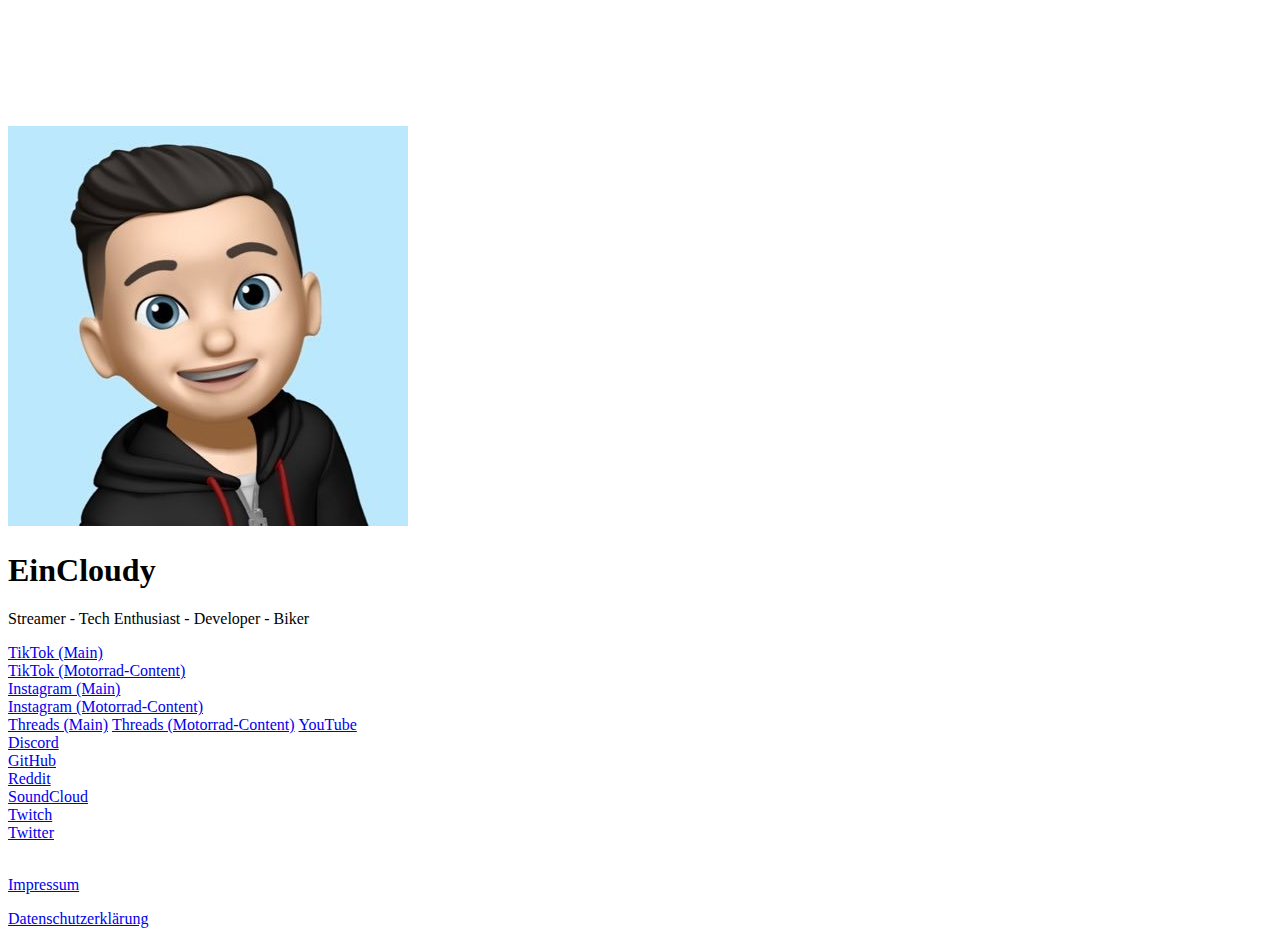
==== index.html @ 0d30a23c "some changes" ====
<!DOCTYPE html>
<html lang="en">

<head>

  <!-- Page Information
  –––––––––––––––––––––––––––––––––––––––––––––––––– -->
  <meta charset="utf-8">
  <title>EinCloudy | Portal</title>
  <meta name="description" content="https://cloudlesstv.de">
  <meta name="author" content="Joel Obi">

  <!-- Mobile Specific Metas
  –––––––––––––––––––––––––––––––––––––––––––––––––– -->
  <meta name="viewport" content="width=device-width, initial-scale=1">


  <!-- CSS
  –––––––––––––––––––––––––––––––––––––––––––––––––– -->
  <link rel="stylesheet" href="css/normalize.css">

    <!-- Themes:
            Auto:   css/skeleton-auto.css
            Light:  css/skeleton-light.css
            Dark:   css/skeleton-dark.css
     -->
    <link rel="stylesheet" href="css/skeleton-auto.css">

    <!-- Brand Styles -->
    <link rel="stylesheet" href="css/brands.css">


  <!-- Favicon
  –––––––––––––––––––––––––––––––––––––––––––––––––– -->
  <link rel="icon" type="image/png" href="images/littlelink.png">

</head>

<body>

  <!-- Primary Page Layout
  –––––––––––––––––––––––––––––––––––––––––––––––––– -->
  <div class="container">
    <div class="row">
      <div class="column" style="margin-top: 10%">

        <!-- 

          ## Getting Started with LittleLink

          This page has been built with every pre-designed button available in LittleLink by default. You can rearrange and delete as needed.

          You can add your own brand or others brands you may need in the `css/brands.css` file. 

          You can add custom icons to `images/icons/...`. It is recommended to use a 24x24 .SVG.

          Edit the "Your Image Here" section to add your own personal branding, like a picture of yourself or your brand logo!

          Edit the "Title" section to change the page heading. You can use something like your name, your social handle, or your brand name.

          Edit the "Short Bio" section tell users about yourself or your brand.

        -->

        <!-- Your Image Here -->
        <img src="images/me.jpg" class="avatar" alt="">

        <!-- Title -->
        <h1 role="heading">EinCloudy</h1>

        <!-- Short Bio -->
        <p>Streamer - Tech Enthusiast - Developer - Biker</p>

        <!--

          ## Breaking down <a> attributes:
          
          1.) class="button button-default" | The first "button" here is telling this <a> tag that it should make this element a button and applies the default styling in `css/brands.css`.
          The second portion, button-default, is declaring the specific brand style you would like to apply. Here we're applying the "default" style and color.
          If you want to make this button to use the brand colors for Discord, just change "button-default" to "button-discord". Brands are found in `css/brands.css`. You can always edit & add your own there.

          2.) Replace the # in href="#" with the desired target URL for the button.

          3.) target="_blank" | This attribute opens links in a new tab. Remove this attribute to prevent links from opening in a new tab.

          4.) rel="noopener" | This attribute instructs the browser to navigate to the target resource without granting the new browsing context access to the document that opened it.
          This is especially useful when opening untrusted links. https://developer.mozilla.org/en-US/docs/Web/HTML/Link_types/noopener

          5.) role="button" | The button role identifies an element as a button to assistive technology such as screen readers.

          ## Breaking down the <img> attributes:
          
          1.) class="icon" | This class is telling the <img> tag that it should use the styling for icons found in `css/brands.css`.

          2.) src="images/icons/[icon-name].svg" | This defines the icon you would like to display from the 'images/icons/' folder. For example, you can change this to src="images/icons/discord.svg" to use the Discord icon.
          Add your own 24x24 icons to the "icons" folder to reference them. We recommend providing a SVG.

          3.) alt="" | Since the text at the end of the snippet, "..>[Button Text]</a><br>", explains what the button is, we use "alt=""" to nullify the icon annoucement from the accessibility tree. 
          This can improve the experience for assistive technology users by hiding what is essentially duplicated

        -->
      
        <!-- Buy Me A Coffee
        <a class="button button-coffee" href="#" target="_blank" rel="noopener" role="button"><img class="icon" src="images/icons/buy-me-a-coffee.svg" alt="">Buy Me A Coffee</a><br>-->

        <!-- TikTok Main -->
        <a class="button button-tiktok" href="https://tiktok.com/@cloudlesstv" target="_blank" rel="noopener" role="button"><img class="icon" src="images/icons/tiktok.svg" alt="">TikTok (Main)</a><br>

        <!-- TikTok Main -->
        <a class="button button-tiktok" href="https://tiktok.com/@motocloudy" target="_blank" rel="noopener" role="button"><img class="icon" src="images/icons/tiktok.svg" alt="">TikTok (Motorrad-Content)</a><br>

        <!-- Instagram Main -->
        <a class="button button-instagram" href="https://instagram.com/eincloudy" target="_blank" rel="noopener" role="button"><img class="icon" src="images/icons/instagram.svg" alt="">Instagram (Main)</a><br>

        <!-- Instagram Moto -->
        <a class="button button-instagram" href="https://instagram.com/motocloudy" target="_blank" rel="noopener" role="button"><img class="icon" src="images/icons/instagram.svg" alt="">Instagram (Motorrad-Content)</a><br>

        <!-- Threads -->
        <a class="button button-threads" href="https://www.threads.net/@eincloudy" rel="noopener" role="button"><img class="icon" alt="" src="images/icons/threads.svg">Threads (Main)</a>

        <!-- Threads Moto -->
        <a class="button button-threads" href="https://www.threads.net/@motocloudy" rel="noopener" role="button"><img class="icon" alt="" src="images/icons/threads.svg">Threads (Motorrad-Content)</a>

        <!-- YouTube -->
        <a class="button button-yt" href="https://youtube.com/@eincloudy" target="_blank" rel="noopener" role="button"><img class="icon" src="images/icons/youtube.svg" alt="">YouTube</a><br>        

        <!-- Discord -->
        <a class="button button-discord" href="https://discord.gg/SMVA5nuEzX" target="_blank" rel="noopener" role="button"><img class="icon" src="images/icons/discord.svg" alt="">Discord</a><br>

        <!-- Kick Alt 
        <a class="button button-kick-alt" href="#" target="_blank" rel="noopener" role="button"><img class="icon" src="images/icons/kick-alt.svg" alt="">Kick</a><br>-->

        <!-- Kit 
        <a class="button button-kit" href="#" target="_blank" rel="noopener" role="button"><img class="icon" src="images/icons/kit.svg" alt="">Kit</a><br> -->

        <!-- Ko-fi 
        <a class="button button-ko-fi" href="#" target="_blank" rel="noopener" role="button"><img class="icon" src="images/icons/ko-fi.svg" alt="">Ko-fi</a><br> -->

        <!-- GitHub -->
        <a class="button button-github" href="https://github.com/EinCloudy" target="_blank" rel="noopener" role="button"><img class="icon" src="images/icons/github.svg" alt="">GitHub</a><br>

        <!-- Reddit -->
        <a class="button button-reddit" href="https://www.reddit.com/user/Jxbi" target="_blank" rel="noopener" role="button"><img class="icon" src="images/icons/reddit.svg" alt="">Reddit</a><br>

        <!-- Snapchat 
        <a class="button button-snapchat" href="#" target="_blank" rel="noopener" role="button"><img class="icon" src="images/icons/snapchat.svg" alt="">Snapchat</a><br>-->

        <!-- SoundCloud -->
        <a class="button button-soundcloud" href="https://soundcloud.com/eincloudy" target="_blank" rel="noopener" role="button"><img class="icon" src="images/icons/soundcloud.svg" alt="">SoundCloud</a><br>

        <!-- Twitch -->
        <a class="button button-twitch" href="https://twitch.tv/eincloudy" target="_blank" rel="noopener" role="button"><img class="icon" src="images/icons/twitch.svg" alt="">Twitch</a><br>

        <!-- Twitter -->
        <a class="button button-twit" href="https://x.com/eincloudy" target="_blank" rel="noopener" role="button"><img class="icon" src="images/icons/twitter.svg" alt="">Twitter</a><br>

        <!-- Generic Blog 
        <a class="button button-default" href="#" target="_blank" rel="noopener" role="button"><img class="icon" src="images/icons/generic-blog.svg" alt="">Read our blog</a><br> -->

        <!-- Generic Computer 
        <a class="button button-default" href="#" target="_blank" rel="noopener" role="button"><img class="icon" src="images/icons/generic-computer.svg" alt="">Homelab Setup</a><br> -->

        <!-- Generic Email Alt 
        <a class="button button-default" href="#" target="_blank" rel="noopener" role="button"><img class="icon" src="images/icons/generic-email-alt.svg" alt="">Email Us</a><br> -->

        <!-- Generic Website 
        <a class="button button-default" href="#" target="_blank" rel="noopener" role="button"><img class="icon" src="images/icons/generic-website.svg" alt="">Visit Website</a><br> -->

        <br>
        <!-- 
            Footer:
            This includes a link to privacy.html page which can be setup for your Privacy Policy.
            This also includes a link to the LittleLink repository to make forking LittleLink easier.
            You can edit or remove anything here to make your own footer.
        -->
        <p><a href="https://cloudlesstv.de/impressum/">Impressum</a></p>
        <p><a href="https://cloudlesstv.de/datenschutzerklaerung/">Datenschutzerklärung</a></p>

      </div>
    </div>
  </div>

  <!-- End Document
  –––––––––––––––––––––––––––––––––––––––––––––––––– -->
</body>

</html>
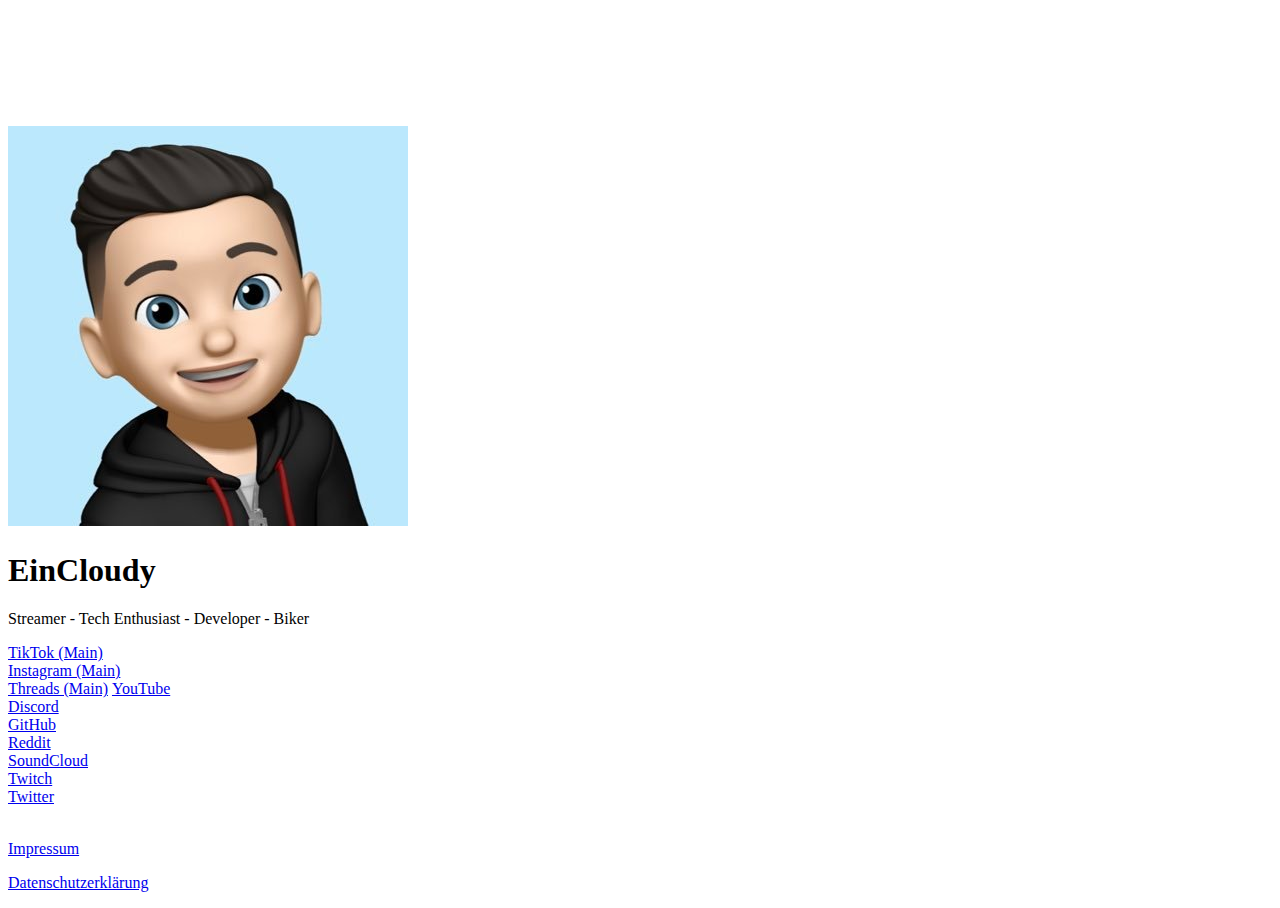
==== commit 562a826d: "removed moto-specific accounts because they get merged" ====
--- a/index.html
+++ b/index.html
@@ -106,20 +106,11 @@
         <!-- TikTok Main -->
         <a class="button button-tiktok" href="https://tiktok.com/@cloudlesstv" target="_blank" rel="noopener" role="button"><img class="icon" src="images/icons/tiktok.svg" alt="">TikTok (Main)</a><br>
 
-        <!-- TikTok Main -->
-        <a class="button button-tiktok" href="https://tiktok.com/@motocloudy" target="_blank" rel="noopener" role="button"><img class="icon" src="images/icons/tiktok.svg" alt="">TikTok (Motorrad-Content)</a><br>
-
         <!-- Instagram Main -->
         <a class="button button-instagram" href="https://instagram.com/eincloudy" target="_blank" rel="noopener" role="button"><img class="icon" src="images/icons/instagram.svg" alt="">Instagram (Main)</a><br>
 
-        <!-- Instagram Moto -->
-        <a class="button button-instagram" href="https://instagram.com/motocloudy" target="_blank" rel="noopener" role="button"><img class="icon" src="images/icons/instagram.svg" alt="">Instagram (Motorrad-Content)</a><br>
-
         <!-- Threads -->
         <a class="button button-threads" href="https://www.threads.net/@eincloudy" rel="noopener" role="button"><img class="icon" alt="" src="images/icons/threads.svg">Threads (Main)</a>
-
-        <!-- Threads Moto -->
-        <a class="button button-threads" href="https://www.threads.net/@motocloudy" rel="noopener" role="button"><img class="icon" alt="" src="images/icons/threads.svg">Threads (Motorrad-Content)</a>
 
         <!-- YouTube -->
         <a class="button button-yt" href="https://youtube.com/@eincloudy" target="_blank" rel="noopener" role="button"><img class="icon" src="images/icons/youtube.svg" alt="">YouTube</a><br>        
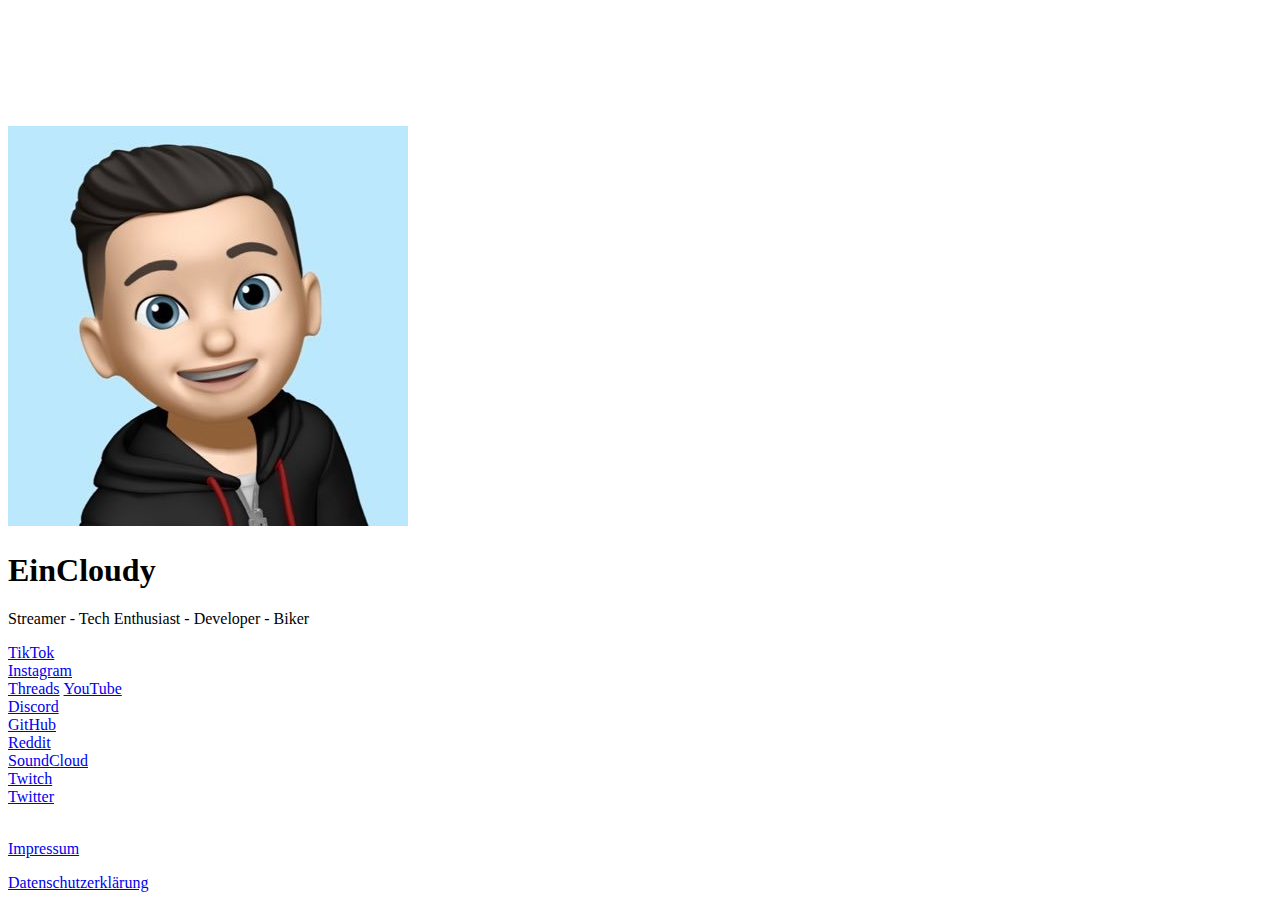
==== commit f5e1a1bb: "removed "main" tags" ====
--- a/index.html
+++ b/index.html
@@ -104,13 +104,13 @@
         <a class="button button-coffee" href="#" target="_blank" rel="noopener" role="button"><img class="icon" src="images/icons/buy-me-a-coffee.svg" alt="">Buy Me A Coffee</a><br>-->
 
         <!-- TikTok Main -->
-        <a class="button button-tiktok" href="https://tiktok.com/@cloudlesstv" target="_blank" rel="noopener" role="button"><img class="icon" src="images/icons/tiktok.svg" alt="">TikTok (Main)</a><br>
+        <a class="button button-tiktok" href="https://tiktok.com/@cloudlesstv" target="_blank" rel="noopener" role="button"><img class="icon" src="images/icons/tiktok.svg" alt="">TikTok</a><br>
 
         <!-- Instagram Main -->
-        <a class="button button-instagram" href="https://instagram.com/eincloudy" target="_blank" rel="noopener" role="button"><img class="icon" src="images/icons/instagram.svg" alt="">Instagram (Main)</a><br>
+        <a class="button button-instagram" href="https://instagram.com/eincloudy" target="_blank" rel="noopener" role="button"><img class="icon" src="images/icons/instagram.svg" alt="">Instagram</a><br>
 
         <!-- Threads -->
-        <a class="button button-threads" href="https://www.threads.net/@eincloudy" rel="noopener" role="button"><img class="icon" alt="" src="images/icons/threads.svg">Threads (Main)</a>
+        <a class="button button-threads" href="https://www.threads.net/@eincloudy" rel="noopener" role="button"><img class="icon" alt="" src="images/icons/threads.svg">Threads</a>
 
         <!-- YouTube -->
         <a class="button button-yt" href="https://youtube.com/@eincloudy" target="_blank" rel="noopener" role="button"><img class="icon" src="images/icons/youtube.svg" alt="">YouTube</a><br>        
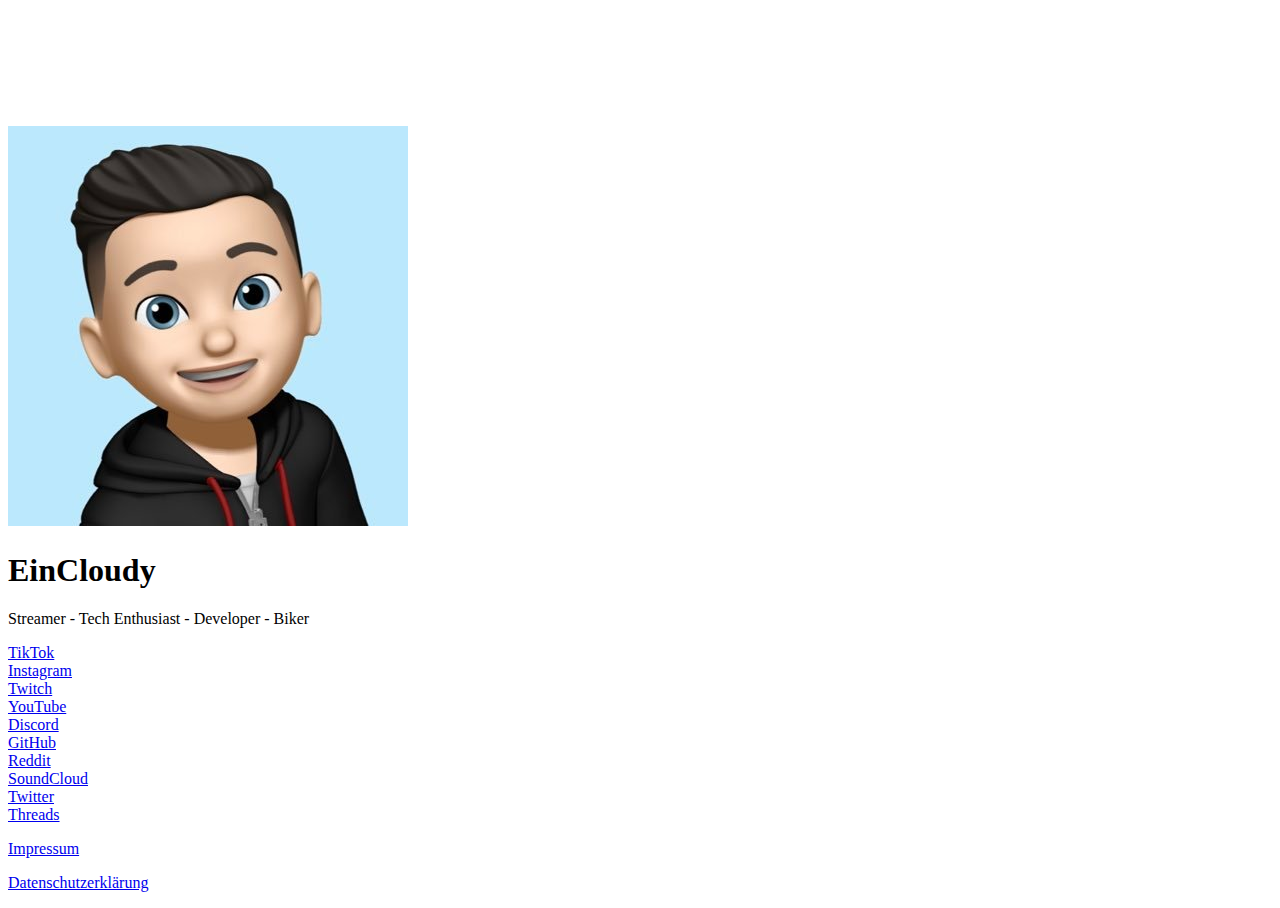
==== commit 0717c13c: "some sorting" ====
--- a/index.html
+++ b/index.html
@@ -104,13 +104,13 @@
         <a class="button button-coffee" href="#" target="_blank" rel="noopener" role="button"><img class="icon" src="images/icons/buy-me-a-coffee.svg" alt="">Buy Me A Coffee</a><br>-->
 
         <!-- TikTok Main -->
-        <a class="button button-tiktok" href="https://tiktok.com/@cloudlesstv" target="_blank" rel="noopener" role="button"><img class="icon" src="images/icons/tiktok.svg" alt="">TikTok</a><br>
+        <a class="button button-tiktok" href="https://tiktok.com/@dercloudy" target="_blank" rel="noopener" role="button"><img class="icon" src="images/icons/tiktok.svg" alt="">TikTok</a><br>
 
         <!-- Instagram Main -->
         <a class="button button-instagram" href="https://instagram.com/eincloudy" target="_blank" rel="noopener" role="button"><img class="icon" src="images/icons/instagram.svg" alt="">Instagram</a><br>
 
-        <!-- Threads -->
-        <a class="button button-threads" href="https://www.threads.net/@eincloudy" rel="noopener" role="button"><img class="icon" alt="" src="images/icons/threads.svg">Threads</a>
+        <!-- Twitch -->
+        <a class="button button-twitch" href="https://twitch.tv/eincloudy" target="_blank" rel="noopener" role="button"><img class="icon" src="images/icons/twitch.svg" alt="">Twitch</a><br>
 
         <!-- YouTube -->
         <a class="button button-yt" href="https://youtube.com/@eincloudy" target="_blank" rel="noopener" role="button"><img class="icon" src="images/icons/youtube.svg" alt="">YouTube</a><br>        
@@ -139,11 +139,11 @@
         <!-- SoundCloud -->
         <a class="button button-soundcloud" href="https://soundcloud.com/eincloudy" target="_blank" rel="noopener" role="button"><img class="icon" src="images/icons/soundcloud.svg" alt="">SoundCloud</a><br>
 
-        <!-- Twitch -->
-        <a class="button button-twitch" href="https://twitch.tv/eincloudy" target="_blank" rel="noopener" role="button"><img class="icon" src="images/icons/twitch.svg" alt="">Twitch</a><br>
-
         <!-- Twitter -->
         <a class="button button-twit" href="https://x.com/eincloudy" target="_blank" rel="noopener" role="button"><img class="icon" src="images/icons/twitter.svg" alt="">Twitter</a><br>
+
+        <!-- Threads -->
+        <a class="button button-threads" href="https://www.threads.net/@eincloudy" rel="noopener" role="button"><img class="icon" alt="" src="images/icons/threads.svg">Threads</a>
 
         <!-- Generic Blog 
         <a class="button button-default" href="#" target="_blank" rel="noopener" role="button"><img class="icon" src="images/icons/generic-blog.svg" alt="">Read our blog</a><br> -->
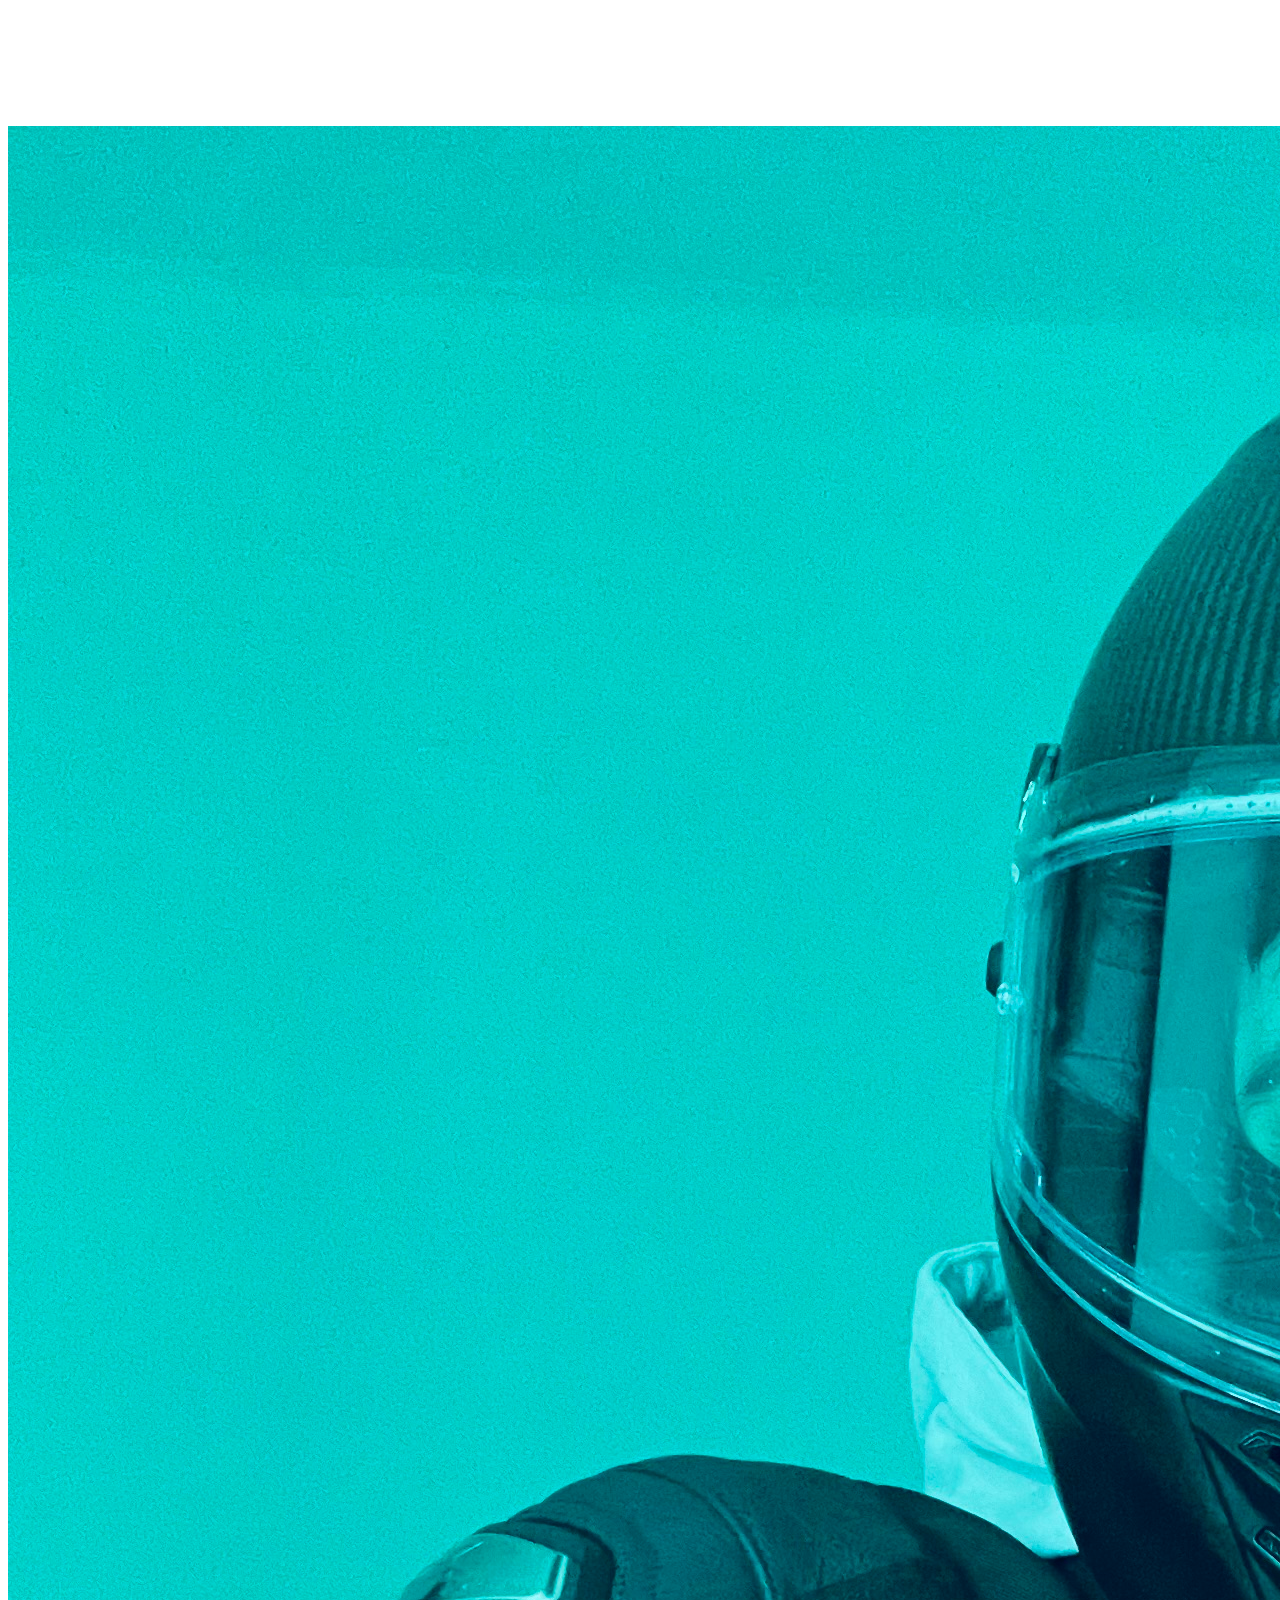
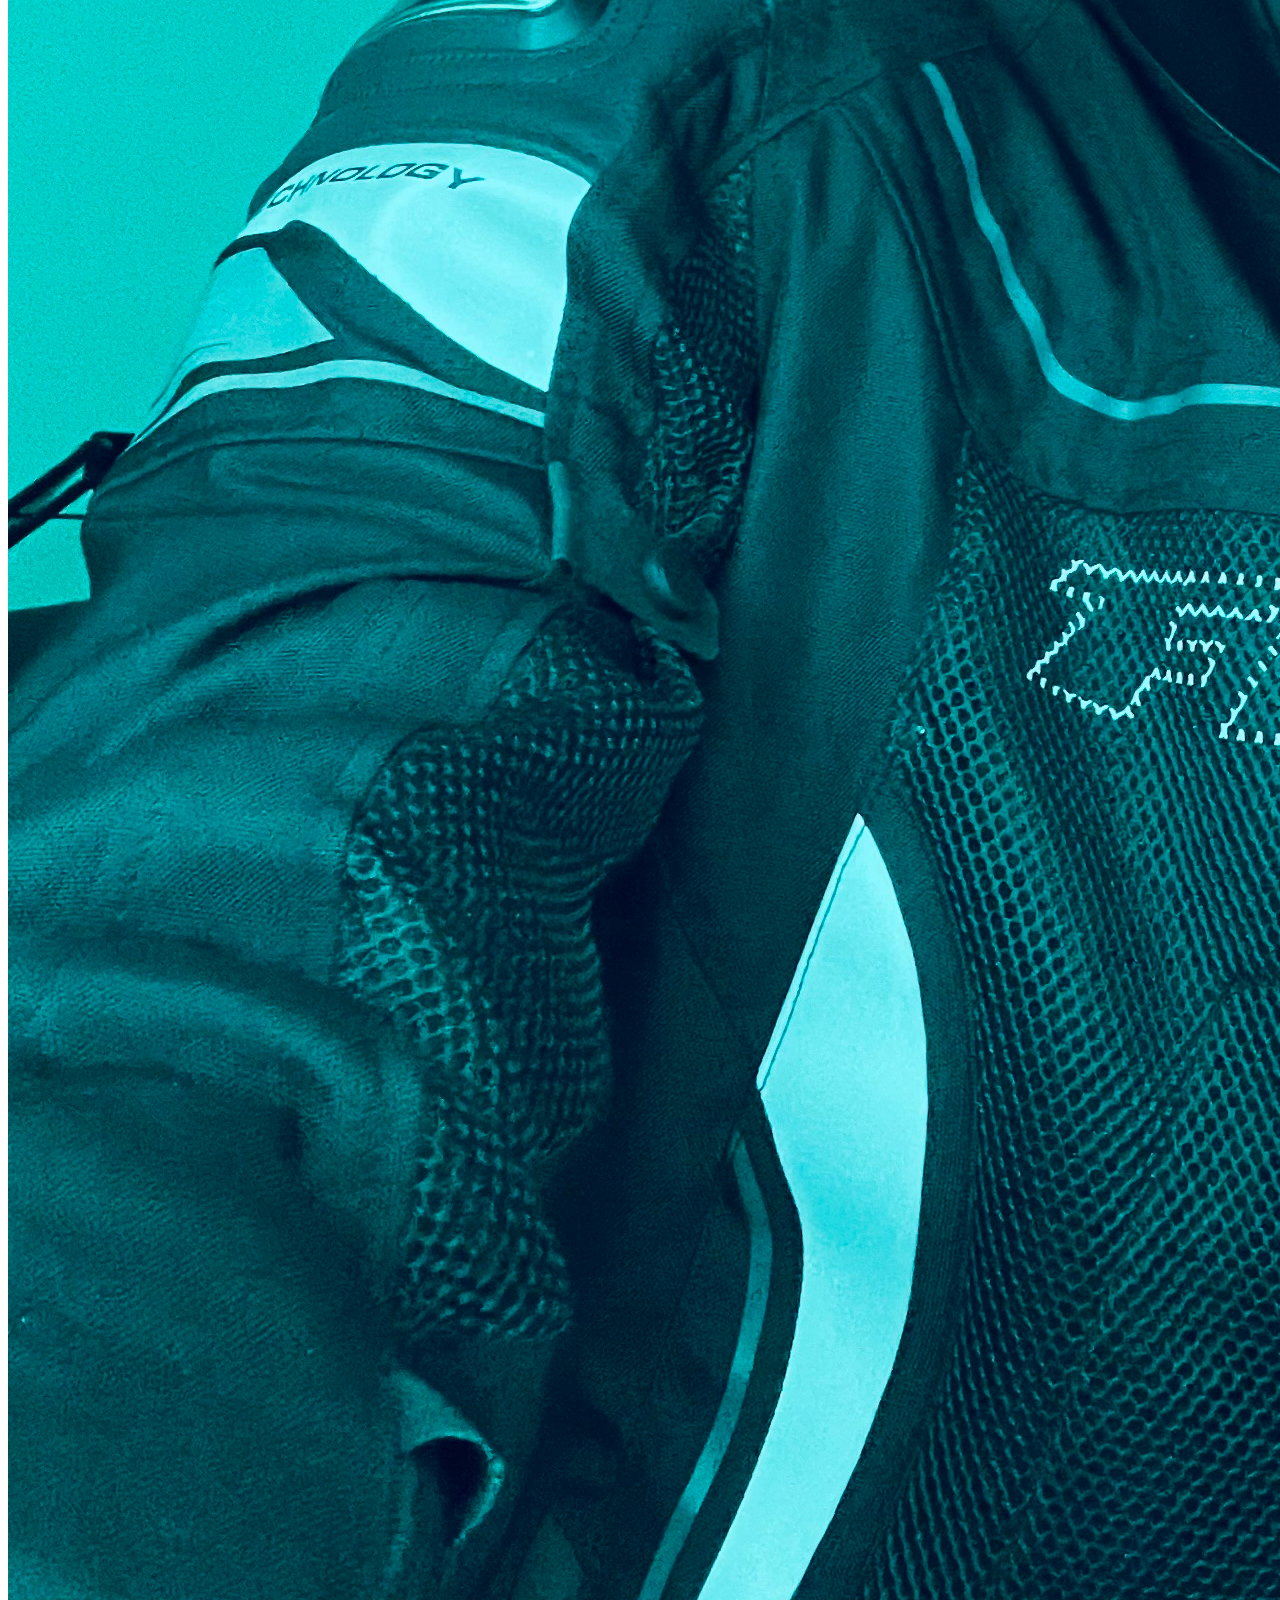
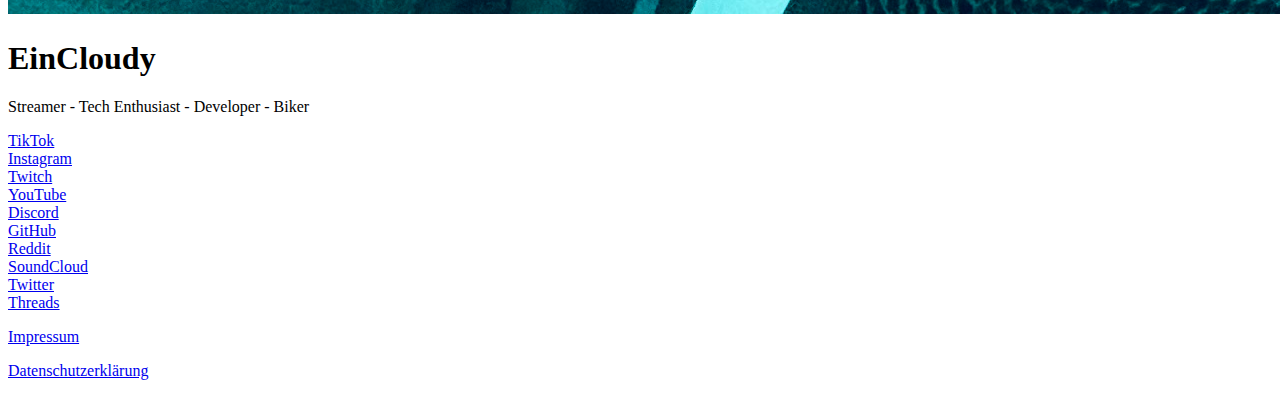
==== commit 25392c4f: "changed image" ====
--- a/index.html
+++ b/index.html
@@ -63,7 +63,7 @@
         -->
 
         <!-- Your Image Here -->
-        <img src="images/me.jpg" class="avatar" alt="">
+        <img src="images/me_biker.jpg" class="avatar" alt="">
 
         <!-- Title -->
         <h1 role="heading">EinCloudy</h1>
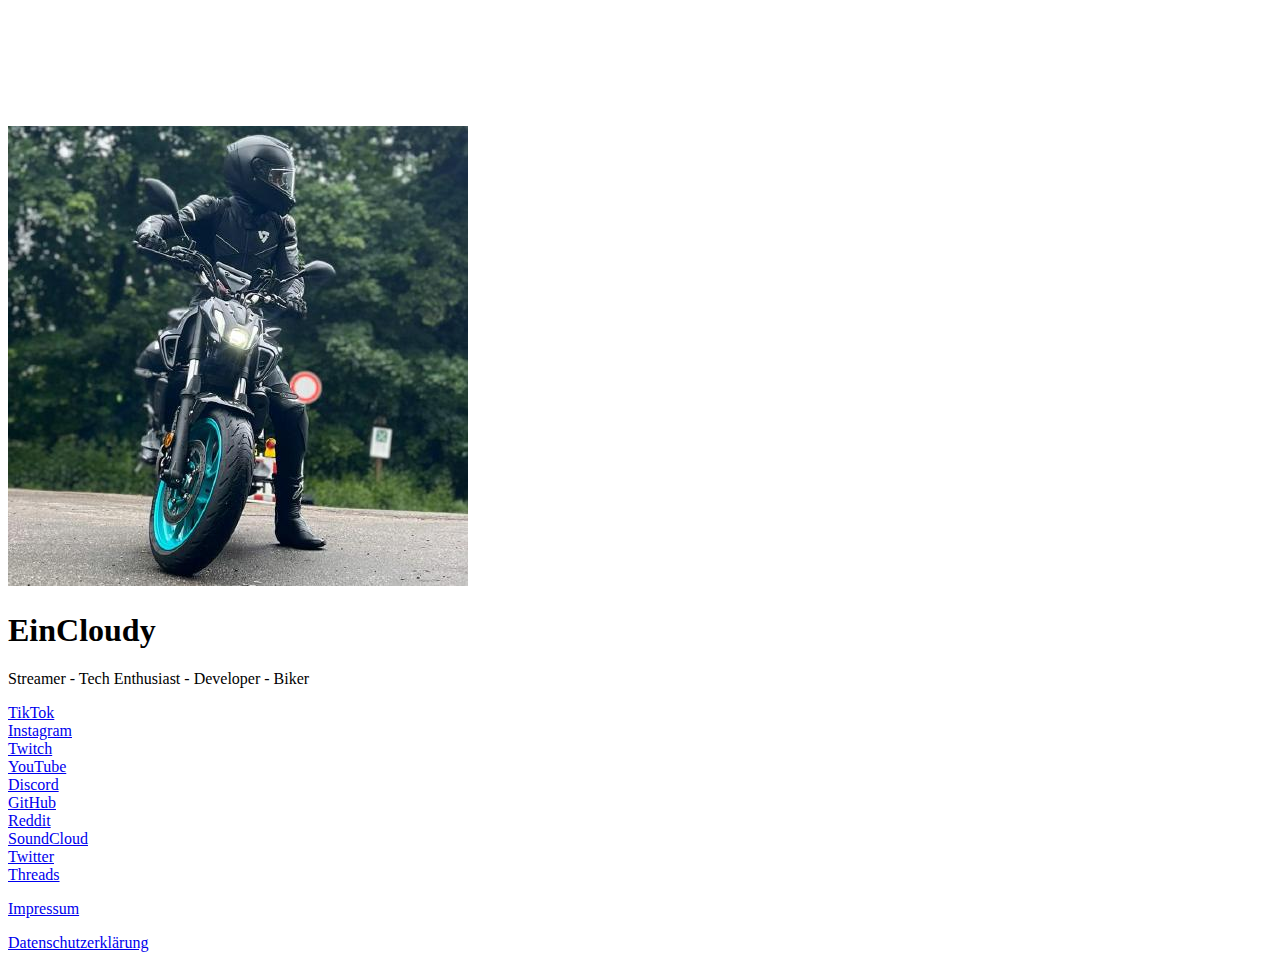
==== commit 0099047c: "changed image" ====
--- a/index.html
+++ b/index.html
@@ -63,7 +63,7 @@
         -->
 
         <!-- Your Image Here -->
-        <img src="images/me_biker.jpg" class="avatar" alt="">
+        <img src="images/me_on_bike.jpg" class="avatar" alt="">
 
         <!-- Title -->
         <h1 role="heading">EinCloudy</h1>
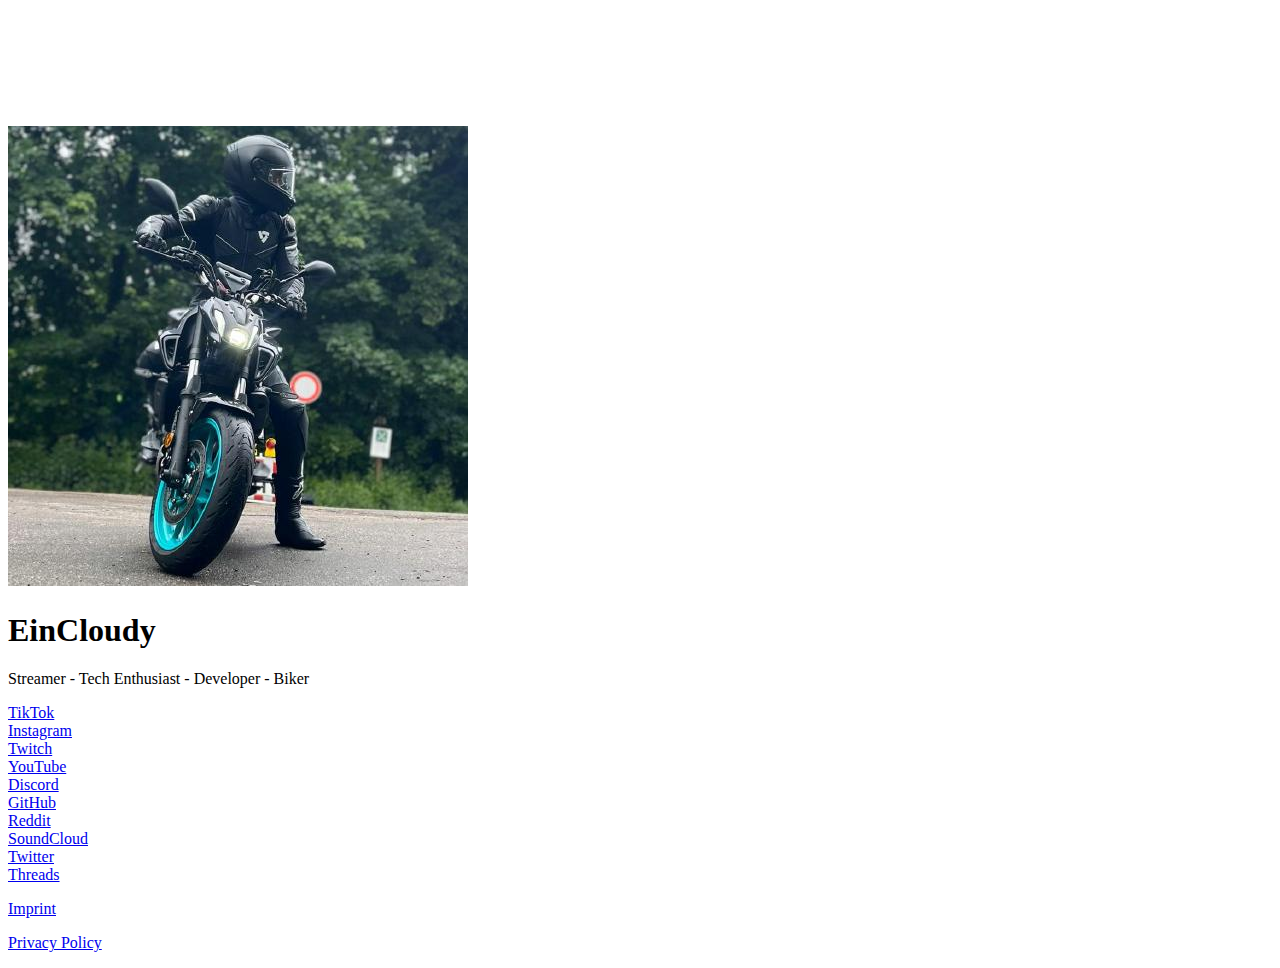
==== commit c45b195d: "added legal stuff" ====
--- a/index.html
+++ b/index.html
@@ -164,8 +164,8 @@
             This also includes a link to the LittleLink repository to make forking LittleLink easier.
             You can edit or remove anything here to make your own footer.
         -->
-        <p><a href="https://cloudlesstv.de/impressum/">Impressum</a></p>
-        <p><a href="https://cloudlesstv.de/datenschutzerklaerung/">Datenschutzerklärung</a></p>
+        <p><a href="./legal/imprint.html">Imprint</a></p>
+        <p><a href="./legal/privacy.html">Privacy Policy</a></p>
 
       </div>
     </div>
